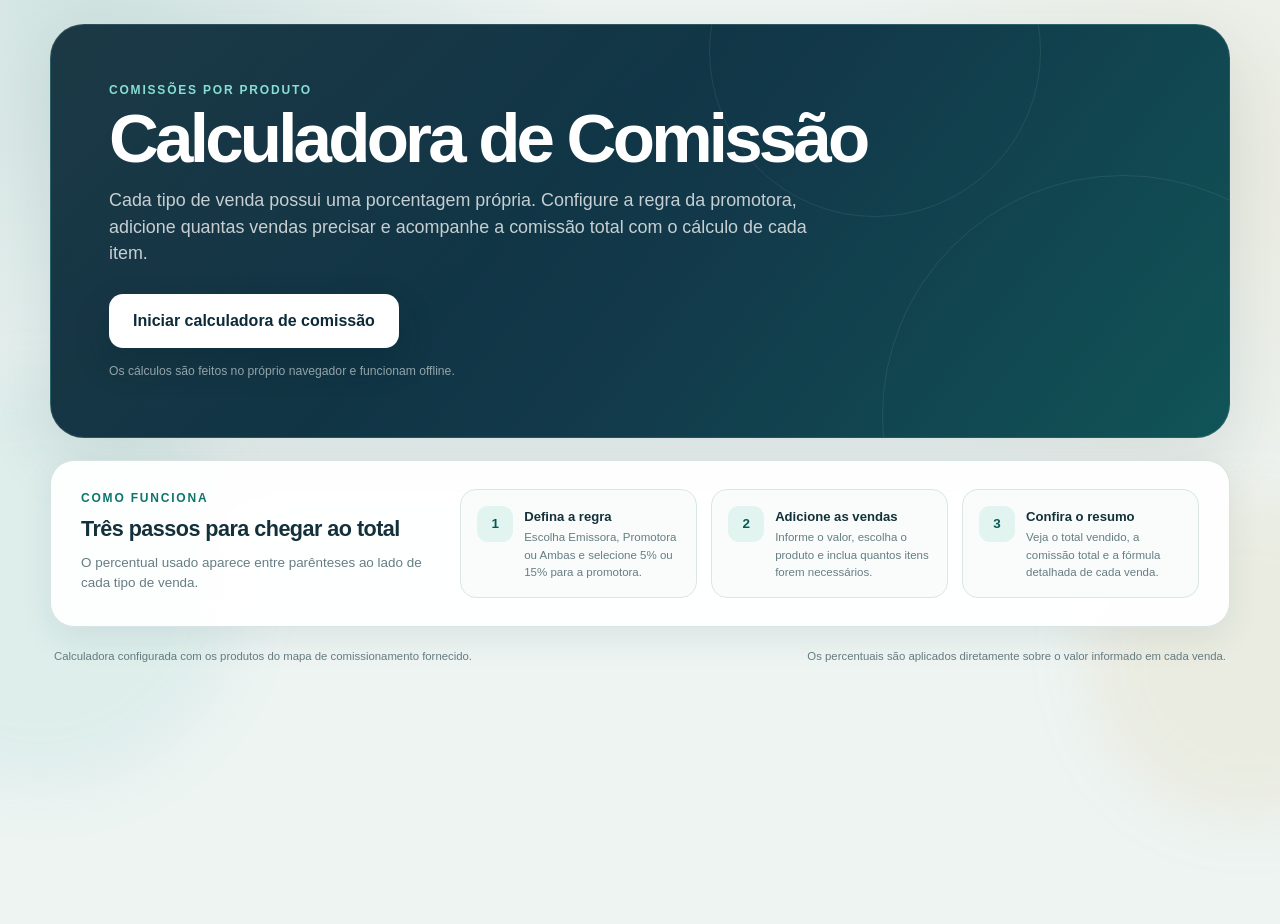
==== index.html @ 740c47ad "Add commission calculator" ====
<!doctype html>
<html lang="pt-BR">
<head>
  <meta charset="utf-8">
  <meta name="viewport" content="width=device-width, initial-scale=1">
  <meta name="theme-color" content="#12394a">
  <meta name="description" content="Calculadora de comissão por produto, com inclusão de várias vendas, escolha de 5% ou 15% para a promotora e resumo detalhado item por item.">
  <title>Calculadora de Comissão</title>
  <link rel="stylesheet" href="styles.css">
</head>
<body>
  <div class="page-glow page-glow-one" aria-hidden="true"></div>
  <div class="page-glow page-glow-two" aria-hidden="true"></div>

  <div class="app-shell">
    <header class="hero">
      <p class="eyebrow">Comissões por produto</p>
      <h1>Calculadora de Comissão</h1>
      <p class="hero-copy">
        Cada tipo de venda possui uma porcentagem própria. Configure a regra da promotora,
        adicione quantas vendas precisar e acompanhe a comissão total com o cálculo de cada item.
      </p>
      <button
        class="hero-button"
        id="startCalculator"
        type="button"
        aria-controls="calculatorArea"
        aria-expanded="false"
      >
        Iniciar calculadora de comissão
      </button>
      <p class="hero-note">Os cálculos são feitos no próprio navegador e funcionam offline.</p>
    </header>

    <section class="how-card" aria-labelledby="howTitle">
      <div class="how-heading">
        <p class="section-kicker">Como funciona</p>
        <h2 id="howTitle">Três passos para chegar ao total</h2>
        <p>O percentual usado aparece entre parênteses ao lado de cada tipo de venda.</p>
      </div>

      <div class="how-steps">
        <article>
          <span>1</span>
          <div>
            <strong>Defina a regra</strong>
            <p>Escolha Emissora, Promotora ou Ambas e selecione 5% ou 15% para a promotora.</p>
          </div>
        </article>
        <article>
          <span>2</span>
          <div>
            <strong>Adicione as vendas</strong>
            <p>Informe o valor, escolha o produto e inclua quantos itens forem necessários.</p>
          </div>
        </article>
        <article>
          <span>3</span>
          <div>
            <strong>Confira o resumo</strong>
            <p>Veja o total vendido, a comissão total e a fórmula detalhada de cada venda.</p>
          </div>
        </article>
      </div>
    </section>

    <main class="calculator-area" id="calculatorArea" hidden>
      <section class="card settings-card" aria-labelledby="settingsTitle">
        <div class="section-heading">
          <span class="step-number">1</span>
          <div>
            <p class="section-kicker">Configuração geral</p>
            <h2 id="settingsTitle">Defina como a comissão será calculada</h2>
            <p>Alterar uma opção abaixo recalcula automaticamente todas as vendas adicionadas.</p>
          </div>
        </div>

        <div class="settings-grid">
          <fieldset class="choice-fieldset">
            <legend>Comissão de quem?</legend>
            <div class="segmented-options role-options">
              <label>
                <input type="radio" name="role" value="emissor">
                <span>Emissora</span>
              </label>
              <label>
                <input type="radio" name="role" value="promotor" checked>
                <span>Promotora</span>
              </label>
              <label>
                <input type="radio" name="role" value="ambos">
                <span>Ambas</span>
              </label>
            </div>
            <p class="field-help" id="roleHelp">O percentual exibido nos produtos corresponde à comissão da promotora.</p>
          </fieldset>

          <fieldset class="choice-fieldset promoter-setting">
            <legend>Percentual da promotora</legend>
            <div class="segmented-options promoter-options">
              <label>
                <input type="radio" name="promoterRate" value="5">
                <span>5%</span>
              </label>
              <label>
                <input type="radio" name="promoterRate" value="15" checked>
                <span>15%</span>
              </label>
            </div>
            <p class="field-help">Aplicado somente aos produtos que têm 5% no mapa. Produtos com 0% continuam em 0%.</p>
          </fieldset>
        </div>

        <div class="product-rule-note" role="note">
          <strong>As comissões variam de acordo com o produto.</strong>
          <p>
            Ao abrir “Tipo de venda”, observe a porcentagem entre parênteses. Esse é o percentual
            que será aplicado ao valor daquela venda conforme as configurações escolhidas acima.
          </p>
        </div>
      </section>

      <div class="workspace-grid">
        <form class="card sale-form-card" id="saleForm" novalidate>
          <div class="section-heading">
            <span class="step-number">2</span>
            <div>
              <p class="section-kicker">Nova venda</p>
              <h2 id="saleFormTitle">Adicione uma venda</h2>
              <p>Depois de adicionar, o item entra no detalhamento e no total.</p>
            </div>
          </div>

          <div class="field">
            <label for="saleValue">Valor da venda</label>
            <div class="currency-control">
              <span aria-hidden="true">R$</span>
              <input
                id="saleValue"
                name="saleValue"
                type="text"
                inputmode="decimal"
                autocomplete="off"
                placeholder="0,00"
                aria-describedby="saleValueHint saleValueError"
              >
            </div>
            <p class="field-hint" id="saleValueHint">Exemplo: 1.250,00</p>
            <p class="field-error" id="saleValueError" hidden>Informe um valor maior que zero.</p>
          </div>

          <div class="field">
            <label for="saleType">Tipo de venda</label>
            <div class="select-wrap">
              <select id="saleType" name="saleType" required aria-describedby="saleTypeHint"></select>
              <svg viewBox="0 0 20 20" aria-hidden="true">
                <path d="m5 7.5 5 5 5-5" fill="none" stroke="currentColor" stroke-linecap="round" stroke-linejoin="round" stroke-width="1.8"/>
              </svg>
            </div>
            <p class="field-hint" id="saleTypeHint">A porcentagem entre parênteses é a usada nesta venda.</p>
          </div>

          <div class="rate-preview" aria-live="polite">
            <div>
              <span>Percentual deste produto</span>
              <strong id="currentProductName">Bilhete Internacional</strong>
              <small id="currentProductMeta">BILI · Internacional · Bilhete</small>
            </div>
            <b id="currentProductRate">15%</b>
          </div>

          <div class="form-actions">
            <button class="primary-button" id="submitSaleButton" type="submit">Adicionar venda à lista</button>
            <button class="secondary-button" id="cancelEditButton" type="button" hidden>Cancelar edição</button>
            <button class="ghost-button" id="clearFormButton" type="button">Limpar campos</button>
          </div>
        </form>

        <aside class="card summary-card" aria-labelledby="summaryTitle" aria-live="polite">
          <div class="summary-heading">
            <div>
              <p class="section-kicker">Resumo automático</p>
              <h2 id="summaryTitle">Comissão total</h2>
              <p id="summaryRuleLabel">Comissão da promotora</p>
            </div>
            <span class="summary-count" id="summaryCount">0 vendas</span>
          </div>

          <div class="total-amount" id="totalCommission">R$ 0,00</div>
          <p class="total-caption" id="totalCaption">Adicione a primeira venda para iniciar o cálculo.</p>

          <div class="summary-metrics">
            <article>
              <span>Total vendido</span>
              <strong id="totalSalesValue">R$ 0,00</strong>
            </article>
            <article>
              <span>Taxa média efetiva</span>
              <strong id="averageRate">0%</strong>
            </article>
          </div>

          <div class="component-breakdown">
            <div>
              <span>Total da emissora</span>
              <strong id="totalIssuer">R$ 0,00</strong>
            </div>
            <div>
              <span>Total da promotora</span>
              <strong id="totalPromoter">R$ 0,00</strong>
            </div>
          </div>

          <p class="summary-note">
            A comissão total é a soma das comissões individuais mostradas na lista abaixo.
          </p>

          <div class="summary-actions">
            <button class="copy-button" id="copySummaryButton" type="button" disabled>Copiar resumo detalhado</button>
            <button class="danger-button" id="clearAllButton" type="button" disabled>Limpar todas as vendas</button>
          </div>
        </aside>
      </div>

      <section class="card sales-card" aria-labelledby="salesTitle">
        <div class="sales-heading">
          <div>
            <p class="section-kicker">Detalhamento item por item</p>
            <h2 id="salesTitle">Vendas adicionadas</h2>
            <p>Cada linha mostra o valor da venda, a porcentagem aplicada, a fórmula e a comissão gerada.</p>
          </div>
          <span class="list-total" id="listTotal">0 itens</span>
        </div>

        <div class="empty-state" id="emptyState">
          <strong>Nenhuma venda adicionada ainda.</strong>
          <p>Use o formulário acima para incluir a primeira venda.</p>
        </div>

        <div class="sales-list" id="salesList"></div>
      </section>

      <details class="card rate-card">
        <summary>
          <span>
            <strong>Consultar tabela completa de percentuais</strong>
            <small>A tabela acompanha a regra de 5% ou 15% escolhida para a promotora.</small>
          </span>
          <svg viewBox="0 0 20 20" aria-hidden="true">
            <path d="m5 7.5 5 5 5-5" fill="none" stroke="currentColor" stroke-linecap="round" stroke-linejoin="round" stroke-width="1.8"/>
          </svg>
        </summary>

        <div class="table-content">
          <label class="search-control" for="rateSearch">
            <svg viewBox="0 0 20 20" aria-hidden="true">
              <circle cx="8.5" cy="8.5" r="5" fill="none" stroke="currentColor" stroke-width="1.6"/>
              <path d="m12.3 12.3 4 4" fill="none" stroke="currentColor" stroke-linecap="round" stroke-width="1.6"/>
            </svg>
            <input id="rateSearch" type="search" placeholder="Buscar por produto, sigla ou categoria">
          </label>

          <div class="table-wrap">
            <table>
              <thead>
                <tr>
                  <th>Tipo de venda</th>
                  <th>Sigla</th>
                  <th>Categoria</th>
                  <th>Emissora</th>
                  <th>Promotora</th>
                  <th>Percentual usado</th>
                </tr>
              </thead>
              <tbody id="rateTableBody"></tbody>
            </table>
            <p class="empty-table-message" id="emptyTableMessage" hidden>Nenhum tipo encontrado.</p>
          </div>
        </div>
      </details>
    </main>

    <footer>
      <p>Calculadora configurada com os produtos do mapa de comissionamento fornecido.</p>
      <p>Os percentuais são aplicados diretamente sobre o valor informado em cada venda.</p>
    </footer>
  </div>

  <div class="toast" id="toast" role="status" aria-live="polite"></div>

  <noscript>
    <div class="noscript-message">Ative o JavaScript para usar a calculadora de comissão.</div>
  </noscript>

  <script src="script.js"></script>
</body>
</html>
---- styles.css ----
:root {
  --bg: #edf4f2;
  --surface: rgba(255, 255, 255, 0.94);
  --surface-solid: #ffffff;
  --ink: #14313b;
  --muted: #667d83;
  --line: #d9e6e3;
  --line-strong: #c8d9d5;
  --primary: #0d756e;
  --primary-dark: #075a54;
  --primary-soft: #e1f4f0;
  --primary-softer: #f0faf8;
  --navy: #12394a;
  --navy-dark: #0c2a38;
  --gold: #d5a54c;
  --danger: #9c3c3c;
  --danger-soft: #fff1f1;
  --warning: #845f16;
  --warning-soft: #fff8e7;
  --shadow: 0 24px 70px rgba(17, 54, 63, 0.11);
  --shadow-soft: 0 12px 34px rgba(17, 54, 63, 0.075);
  --radius-xl: 30px;
  --radius-lg: 22px;
  --radius-md: 16px;
  --radius-sm: 12px;
  --focus: 0 0 0 4px rgba(13, 117, 110, 0.17);
}

* {
  box-sizing: border-box;
}

html {
  color-scheme: light;
  scroll-behavior: smooth;
}

body {
  min-width: 320px;
  min-height: 100vh;
  margin: 0;
  overflow-x: hidden;
  background:
    radial-gradient(circle at 7% 0%, rgba(13, 117, 110, 0.13), transparent 30rem),
    radial-gradient(circle at 95% 18%, rgba(213, 165, 76, 0.1), transparent 25rem),
    var(--bg);
  color: var(--ink);
  font-family: Inter, ui-sans-serif, -apple-system, BlinkMacSystemFont, "Segoe UI", sans-serif;
  line-height: 1.5;
  -webkit-font-smoothing: antialiased;
}

button,
input,
select {
  font: inherit;
}

button,
select,
summary {
  -webkit-tap-highlight-color: transparent;
}

button,
select,
summary {
  cursor: pointer;
}

button {
  border: 0;
}

button:disabled {
  cursor: not-allowed;
  opacity: 0.48;
  transform: none !important;
  box-shadow: none !important;
}

h1,
h2,
h3,
p {
  margin-top: 0;
}

.page-glow {
  position: fixed;
  z-index: -1;
  border-radius: 999px;
  filter: blur(30px);
  pointer-events: none;
}

.page-glow-one {
  top: 24rem;
  left: -10rem;
  width: 25rem;
  height: 25rem;
  background: rgba(90, 181, 171, 0.1);
}

.page-glow-two {
  right: -8rem;
  bottom: 5rem;
  width: 20rem;
  height: 20rem;
  background: rgba(213, 165, 76, 0.1);
}

.app-shell {
  width: min(1180px, calc(100% - 32px));
  margin: 24px auto 44px;
}

.hero {
  position: relative;
  min-height: 330px;
  padding: 56px 58px;
  overflow: hidden;
  border: 1px solid rgba(255, 255, 255, 0.12);
  border-radius: 34px;
  background:
    linear-gradient(135deg, rgba(255, 255, 255, 0.07), transparent 42%),
    linear-gradient(128deg, var(--navy-dark), var(--navy) 55%, #0f665f 130%);
  box-shadow: var(--shadow);
  color: #fff;
}

.hero::before,
.hero::after {
  position: absolute;
  content: "";
  border: 1px solid rgba(255, 255, 255, 0.08);
  border-radius: 50%;
  pointer-events: none;
}

.hero::before {
  top: -140px;
  right: 16%;
  width: 330px;
  height: 330px;
}

.hero::after {
  right: -135px;
  bottom: -220px;
  width: 480px;
  height: 480px;
}

.eyebrow,
.section-kicker {
  margin-bottom: 6px;
  color: #87ded4;
  font-size: 0.75rem;
  font-weight: 850;
  letter-spacing: 0.15em;
  text-transform: uppercase;
}

.hero h1 {
  position: relative;
  z-index: 1;
  max-width: 760px;
  margin-bottom: 14px;
  font-size: clamp(2.45rem, 5.4vw, 4.5rem);
  line-height: 0.98;
  letter-spacing: -0.055em;
}

.hero-copy {
  position: relative;
  z-index: 1;
  max-width: 720px;
  margin-bottom: 27px;
  color: rgba(255, 255, 255, 0.76);
  font-size: clamp(1rem, 1.6vw, 1.12rem);
}

.hero-button,
.primary-button,
.secondary-button,
.ghost-button,
.copy-button,
.danger-button,
.item-action {
  min-height: 48px;
  border-radius: 14px;
  font-weight: 780;
  transition: transform 150ms ease, box-shadow 150ms ease, background 150ms ease, border-color 150ms ease, color 150ms ease;
}

.hero-button {
  position: relative;
  z-index: 1;
  min-height: 54px;
  padding: 0 24px;
  background: #fff;
  box-shadow: 0 15px 34px rgba(2, 30, 38, 0.22);
  color: var(--navy-dark);
}

.hero-button:hover,
.primary-button:hover,
.secondary-button:hover,
.ghost-button:hover,
.copy-button:hover,
.danger-button:hover,
.item-action:hover {
  transform: translateY(-1px);
}

.hero-button:hover {
  box-shadow: 0 18px 40px rgba(2, 30, 38, 0.28);
}

.hero-note {
  position: relative;
  z-index: 1;
  margin: 14px 0 0;
  color: rgba(255, 255, 255, 0.55);
  font-size: 0.76rem;
}

.how-card,
.card {
  border: 1px solid rgba(211, 226, 223, 0.9);
  background: var(--surface);
  box-shadow: var(--shadow-soft);
  backdrop-filter: blur(12px);
}

.how-card {
  display: grid;
  grid-template-columns: minmax(220px, 0.72fr) minmax(0, 1.55fr);
  gap: 36px;
  margin-top: 22px;
  padding: 28px 30px;
  border-radius: 24px;
}

.how-heading h2 {
  margin-bottom: 8px;
  font-size: 1.35rem;
  letter-spacing: -0.025em;
}

.how-heading > p:last-child {
  margin-bottom: 0;
  color: var(--muted);
  font-size: 0.84rem;
}

.how-card .section-kicker,
.card .section-kicker {
  color: var(--primary);
}

.how-steps {
  display: grid;
  grid-template-columns: repeat(3, minmax(0, 1fr));
  gap: 14px;
}

.how-steps article {
  display: flex;
  gap: 11px;
  min-width: 0;
  padding: 16px;
  border: 1px solid var(--line);
  border-radius: var(--radius-md);
  background: rgba(248, 252, 251, 0.86);
}

.how-steps article > span,
.step-number {
  display: grid;
  flex: 0 0 auto;
  width: 36px;
  height: 36px;
  place-items: center;
  border-radius: 11px;
  background: var(--primary-soft);
  color: var(--primary-dark);
  font-size: 0.84rem;
  font-weight: 900;
}

.how-steps strong {
  display: block;
  margin: 1px 0 3px;
  font-size: 0.82rem;
}

.how-steps p {
  margin: 0;
  color: var(--muted);
  font-size: 0.72rem;
}

.calculator-area {
  margin-top: 24px;
  scroll-margin-top: 16px;
}

.calculator-area.revealed {
  animation: reveal 320ms ease both;
}

@keyframes reveal {
  from {
    transform: translateY(12px);
    opacity: 0;
  }
  to {
    transform: translateY(0);
    opacity: 1;
  }
}

.card {
  border-radius: var(--radius-xl);
}

.settings-card,
.sale-form-card,
.summary-card,
.sales-card {
  padding: 30px;
}

.section-heading {
  display: flex;
  align-items: flex-start;
  gap: 14px;
  margin-bottom: 26px;
}

.section-heading h2,
.summary-heading h2,
.sales-heading h2 {
  margin-bottom: 3px;
  font-size: 1.28rem;
  letter-spacing: -0.025em;
}

.section-heading > div > p:last-child,
.summary-heading p,
.sales-heading p {
  margin-bottom: 0;
  color: var(--muted);
  font-size: 0.83rem;
}

.settings-grid {
  display: grid;
  grid-template-columns: repeat(2, minmax(0, 1fr));
  gap: 16px;
}

.choice-fieldset {
  min-width: 0;
  margin: 0;
  padding: 18px;
  border: 1px solid var(--line);
  border-radius: 18px;
  background: #fbfdfd;
}

.choice-fieldset legend {
  padding: 0 5px;
  color: #294850;
  font-size: 0.84rem;
  font-weight: 820;
}

.segmented-options {
  display: grid;
  gap: 8px;
}

.role-options {
  grid-template-columns: repeat(3, minmax(0, 1fr));
}

.promoter-options {
  grid-template-columns: repeat(2, minmax(0, 1fr));
}

.segmented-options label {
  margin: 0;
}

.segmented-options input {
  position: absolute;
  width: 1px;
  height: 1px;
  overflow: hidden;
  opacity: 0;
  pointer-events: none;
}

.segmented-options span {
  display: grid;
  min-height: 48px;
  place-items: center;
  padding: 8px 10px;
  border: 1px solid var(--line);
  border-radius: 12px;
  background: #fff;
  color: var(--muted);
  font-size: 0.82rem;
  font-weight: 790;
  text-align: center;
  transition: border-color 150ms ease, background 150ms ease, color 150ms ease, box-shadow 150ms ease, transform 150ms ease;
}

.segmented-options span:hover {
  transform: translateY(-1px);
  border-color: #b8d3ce;
}

.segmented-options input:checked + span {
  border-color: rgba(13, 117, 110, 0.4);
  background: var(--primary-soft);
  box-shadow: 0 7px 18px rgba(13, 117, 110, 0.08);
  color: var(--primary-dark);
}

.segmented-options input:focus-visible + span {
  box-shadow: var(--focus);
}

.field-help {
  margin: 9px 2px 0;
  color: var(--muted);
  font-size: 0.72rem;
}

.product-rule-note {
  display: grid;
  grid-template-columns: minmax(220px, 0.7fr) minmax(0, 1.5fr);
  gap: 18px;
  margin-top: 16px;
  padding: 17px 18px;
  border: 1px solid #ead8aa;
  border-radius: 16px;
  background: var(--warning-soft);
  color: var(--warning);
}

.product-rule-note strong {
  font-size: 0.84rem;
}

.product-rule-note p {
  margin: 0;
  font-size: 0.76rem;
}

.workspace-grid {
  display: grid;
  grid-template-columns: minmax(0, 1.08fr) minmax(340px, 0.92fr);
  gap: 24px;
  margin-top: 24px;
  align-items: start;
}

.sale-form-card {
  min-width: 0;
}

.summary-card {
  position: sticky;
  top: 16px;
  overflow: hidden;
  background:
    linear-gradient(160deg, rgba(225, 244, 240, 0.66), rgba(255, 255, 255, 0.96) 42%),
    var(--surface-solid);
}

.summary-card::after {
  position: absolute;
  top: -80px;
  right: -85px;
  width: 210px;
  height: 210px;
  border: 28px solid rgba(13, 117, 110, 0.035);
  border-radius: 50%;
  content: "";
  pointer-events: none;
}

.summary-card > * {
  position: relative;
  z-index: 1;
}

.field {
  margin-bottom: 21px;
}

.field label {
  display: block;
  margin-bottom: 8px;
  color: #294850;
  font-size: 0.86rem;
  font-weight: 780;
}

.currency-control,
.select-wrap,
.search-control {
  position: relative;
}

.currency-control {
  display: flex;
  align-items: center;
  min-height: 60px;
  overflow: hidden;
  border: 1px solid var(--line);
  border-radius: 15px;
  background: #fbfdfd;
  transition: border-color 150ms ease, box-shadow 150ms ease, background 150ms ease;
}

.currency-control:focus-within,
.select-wrap:focus-within,
.search-control:focus-within {
  border-color: rgba(13, 117, 110, 0.6);
  background: #fff;
  box-shadow: var(--focus);
}

.currency-control.invalid {
  border-color: rgba(156, 60, 60, 0.65);
  box-shadow: 0 0 0 4px rgba(156, 60, 60, 0.1);
}

.currency-control > span {
  display: grid;
  align-self: stretch;
  min-width: 58px;
  place-items: center;
  border-right: 1px solid var(--line);
  background: #f0f7f6;
  color: var(--primary-dark);
  font-weight: 850;
}

.currency-control input {
  width: 100%;
  min-width: 0;
  padding: 14px 16px;
  border: 0;
  outline: 0;
  background: transparent;
  color: var(--ink);
  font-size: 1.32rem;
  font-weight: 790;
}

.currency-control input::placeholder {
  color: #a7b8bb;
}

.select-wrap {
  display: flex;
  align-items: center;
  min-height: 56px;
  border: 1px solid var(--line);
  border-radius: 15px;
  background: #fbfdfd;
  transition: border-color 150ms ease, box-shadow 150ms ease, background 150ms ease;
}

.select-wrap select {
  width: 100%;
  min-height: 56px;
  padding: 0 48px 0 15px;
  border: 0;
  outline: 0;
  appearance: none;
  background: transparent;
  color: var(--ink);
  font-weight: 670;
}

.select-wrap > svg {
  position: absolute;
  right: 16px;
  width: 20px;
  height: 20px;
  color: var(--primary);
  pointer-events: none;
}

.field-hint,
.field-error {
  margin: 7px 2px 0;
  font-size: 0.73rem;
}

.field-hint {
  color: var(--muted);
}

.field-error {
  color: var(--danger);
  font-weight: 700;
}

.rate-preview {
  display: flex;
  align-items: center;
  justify-content: space-between;
  gap: 18px;
  margin-top: 2px;
  padding: 17px 18px;
  border: 1px solid rgba(13, 117, 110, 0.2);
  border-radius: 17px;
  background: var(--primary-softer);
}

.rate-preview > div {
  display: grid;
  min-width: 0;
}

.rate-preview span,
.rate-preview small {
  color: var(--muted);
}

.rate-preview span {
  margin-bottom: 2px;
  font-size: 0.68rem;
  font-weight: 750;
  letter-spacing: 0.04em;
  text-transform: uppercase;
}

.rate-preview strong {
  overflow: hidden;
  font-size: 0.91rem;
  text-overflow: ellipsis;
  white-space: nowrap;
}

.rate-preview small {
  overflow: hidden;
  margin-top: 1px;
  font-size: 0.72rem;
  text-overflow: ellipsis;
  white-space: nowrap;
}

.rate-preview b {
  display: grid;
  flex: 0 0 auto;
  min-width: 70px;
  min-height: 46px;
  place-items: center;
  padding: 7px 12px;
  border-radius: 13px;
  background: var(--primary);
  box-shadow: 0 10px 23px rgba(13, 117, 110, 0.18);
  color: #fff;
  font-size: 1.08rem;
}

.form-actions {
  display: flex;
  flex-wrap: wrap;
  gap: 9px;
  margin-top: 25px;
}

.primary-button {
  flex: 1 1 230px;
  padding: 0 19px;
  background: linear-gradient(135deg, var(--primary), #11948a);
  box-shadow: 0 13px 26px rgba(13, 117, 110, 0.21);
  color: #fff;
}

.primary-button:hover {
  box-shadow: 0 16px 31px rgba(13, 117, 110, 0.26);
}

.secondary-button,
.ghost-button,
.copy-button,
.danger-button,
.item-action {
  padding: 0 16px;
  border: 1px solid var(--line);
  background: #fff;
}

.secondary-button,
.copy-button {
  color: var(--primary-dark);
}

.ghost-button {
  color: var(--muted);
}

.summary-heading,
.sales-heading {
  display: flex;
  align-items: flex-start;
  justify-content: space-between;
  gap: 18px;
}

.summary-heading > div,
.sales-heading > div {
  min-width: 0;
}

.summary-count,
.list-total {
  display: inline-flex;
  flex: 0 0 auto;
  min-height: 32px;
  align-items: center;
  justify-content: center;
  padding: 5px 10px;
  border: 1px solid rgba(13, 117, 110, 0.18);
  border-radius: 999px;
  background: var(--primary-soft);
  color: var(--primary-dark);
  font-size: 0.72rem;
  font-weight: 850;
}

.total-amount {
  margin-top: 30px;
  color: var(--navy);
  font-size: clamp(2.8rem, 5vw, 4.15rem);
  font-weight: 920;
  line-height: 0.98;
  letter-spacing: -0.055em;
}

.total-caption {
  min-height: 42px;
  margin: 9px 0 22px;
  color: var(--muted);
  font-size: 0.82rem;
}

.summary-metrics {
  display: grid;
  grid-template-columns: repeat(2, minmax(0, 1fr));
  gap: 10px;
}

.summary-metrics article {
  display: grid;
  min-width: 0;
  gap: 3px;
  padding: 14px;
  border: 1px solid var(--line);
  border-radius: 15px;
  background: rgba(255, 255, 255, 0.78);
}

.summary-metrics span,
.component-breakdown span {
  color: var(--muted);
  font-size: 0.7rem;
  font-weight: 710;
}

.summary-metrics strong {
  overflow: hidden;
  font-size: 0.95rem;
  text-overflow: ellipsis;
  white-space: nowrap;
}

.component-breakdown {
  display: grid;
  gap: 9px;
  margin-top: 10px;
  padding: 14px 15px;
  border: 1px solid var(--line);
  border-radius: 15px;
  background: rgba(255, 255, 255, 0.64);
}

.component-breakdown > div {
  display: flex;
  align-items: center;
  justify-content: space-between;
  gap: 14px;
}

.component-breakdown strong {
  font-size: 0.85rem;
}

.summary-note {
  margin: 14px 2px 0;
  color: var(--muted);
  font-size: 0.72rem;
}

.summary-actions {
  display: grid;
  gap: 8px;
  margin-top: 18px;
}

.copy-button,
.danger-button {
  width: 100%;
}

.danger-button {
  border-color: #efd4d4;
  background: var(--danger-soft);
  color: var(--danger);
}

.sales-card {
  margin-top: 24px;
}

.sales-heading {
  padding-bottom: 22px;
  border-bottom: 1px solid var(--line);
}

.empty-state {
  margin-top: 20px;
  padding: 35px 20px;
  border: 1px dashed var(--line-strong);
  border-radius: 18px;
  background: #f9fcfb;
  text-align: center;
}

.empty-state strong {
  display: block;
  margin-bottom: 4px;
  font-size: 0.9rem;
}

.empty-state p {
  margin: 0;
  color: var(--muted);
  font-size: 0.78rem;
}

.sales-list {
  display: grid;
  gap: 12px;
  margin-top: 20px;
}

.sale-item {
  display: grid;
  grid-template-columns: minmax(230px, 1.15fr) minmax(230px, 1.18fr) minmax(105px, 0.48fr) minmax(120px, 0.55fr) auto;
  gap: 14px;
  align-items: center;
  padding: 18px;
  border: 1px solid var(--line);
  border-radius: 18px;
  background: #fff;
  transition: border-color 150ms ease, box-shadow 150ms ease, transform 150ms ease;
}

.sale-item:hover {
  transform: translateY(-1px);
  border-color: #c4dad6;
  box-shadow: 0 9px 24px rgba(17, 54, 63, 0.06);
}

.sale-identity {
  display: flex;
  min-width: 0;
  align-items: flex-start;
  gap: 11px;
}

.sale-index {
  display: grid;
  flex: 0 0 auto;
  min-width: 46px;
  min-height: 46px;
  place-items: center;
  padding: 5px;
  border-radius: 13px;
  background: var(--primary-soft);
  color: var(--primary-dark);
  font-size: 0.7rem;
  font-weight: 900;
  text-align: center;
}

.sale-identity > div {
  min-width: 0;
}

.sale-identity h3 {
  margin-bottom: 3px;
  font-size: 0.91rem;
  letter-spacing: -0.01em;
  line-height: 1.3;
}

.sale-identity h3 span {
  color: var(--primary);
}

.sale-identity p {
  margin: 0;
  color: var(--muted);
  font-size: 0.69rem;
  line-height: 1.4;
}

.sale-formula {
  display: grid;
  min-width: 0;
  gap: 2px;
}

.sale-formula span,
.sale-value-block span,
.sale-commission-block span {
  color: var(--muted);
  font-size: 0.65rem;
  font-weight: 720;
  letter-spacing: 0.03em;
  text-transform: uppercase;
}

.sale-formula strong {
  font-size: 0.82rem;
  line-height: 1.4;
}

.sale-formula small {
  color: var(--muted);
  font-size: 0.66rem;
  line-height: 1.4;
}

.sale-value-block,
.sale-commission-block {
  display: grid;
  min-width: 0;
  gap: 2px;
}

.sale-value-block strong,
.sale-commission-block strong {
  overflow: hidden;
  font-size: 0.86rem;
  text-overflow: ellipsis;
  white-space: nowrap;
}

.sale-commission-block strong {
  color: var(--primary-dark);
  font-size: 0.96rem;
}

.sale-actions {
  display: flex;
  justify-content: flex-end;
  gap: 7px;
}

.item-action {
  min-height: 38px;
  padding: 0 11px;
  border-radius: 11px;
  color: var(--muted);
  font-size: 0.72rem;
}

.item-action.edit {
  color: var(--primary-dark);
}

.item-action.remove {
  border-color: #efd7d7;
  color: var(--danger);
}

.rate-card {
  margin-top: 24px;
  overflow: hidden;
}

.rate-card summary {
  display: flex;
  min-height: 88px;
  align-items: center;
  justify-content: space-between;
  gap: 20px;
  padding: 22px 28px;
  list-style: none;
  user-select: none;
}

.rate-card summary::-webkit-details-marker {
  display: none;
}

.rate-card summary span {
  display: grid;
}

.rate-card summary strong {
  font-size: 0.94rem;
}

.rate-card summary small {
  margin-top: 3px;
  color: var(--muted);
  font-size: 0.75rem;
}

.rate-card summary > svg {
  width: 21px;
  height: 21px;
  color: var(--primary);
  transition: transform 180ms ease;
}

.rate-card[open] summary > svg {
  transform: rotate(180deg);
}

.table-content {
  padding: 0 28px 28px;
  border-top: 1px solid var(--line);
}

.search-control {
  display: flex;
  max-width: 440px;
  min-height: 46px;
  align-items: center;
  gap: 9px;
  margin: 20px 0 16px;
  padding: 0 13px;
  border: 1px solid var(--line);
  border-radius: 13px;
  background: #fbfdfd;
}

.search-control svg {
  flex: 0 0 auto;
  width: 19px;
  height: 19px;
  color: var(--muted);
}

.search-control input {
  width: 100%;
  border: 0;
  outline: 0;
  background: transparent;
  color: var(--ink);
}

.search-control input::placeholder {
  color: #93a5a9;
}

.table-wrap {
  overflow: auto;
  border: 1px solid var(--line);
  border-radius: 16px;
  background: #fff;
}

table {
  width: 100%;
  border-collapse: collapse;
  font-size: 0.78rem;
}

th,
td {
  padding: 12px 13px;
  border-bottom: 1px solid #e7efee;
  text-align: left;
  vertical-align: middle;
}

th {
  position: sticky;
  z-index: 1;
  top: 0;
  background: #f2f8f6;
  color: #496168;
  font-size: 0.67rem;
  letter-spacing: 0.04em;
  text-transform: uppercase;
  white-space: nowrap;
}

tr:last-child td {
  border-bottom: 0;
}

tbody tr:hover {
  background: #f9fcfb;
}

.code-badge,
.percent-badge,
.used-rate-badge {
  display: inline-flex;
  align-items: center;
  justify-content: center;
  border-radius: 999px;
  font-size: 0.69rem;
  font-weight: 830;
  white-space: nowrap;
}

.code-badge {
  padding: 4px 8px;
  background: #eef4f3;
  color: #52686e;
}

.percent-badge {
  min-width: 48px;
  padding: 4px 8px;
  background: #f1f5f4;
  color: #536b70;
}

.percent-badge.zero {
  color: #87979a;
}

.used-rate-badge {
  min-width: 54px;
  padding: 5px 9px;
  background: var(--primary-soft);
  color: var(--primary-dark);
}

.empty-table-message {
  margin: 0;
  padding: 24px;
  color: var(--muted);
  text-align: center;
}

footer {
  display: flex;
  align-items: flex-start;
  justify-content: space-between;
  gap: 24px;
  padding: 21px 4px 0;
  color: var(--muted);
  font-size: 0.71rem;
}

footer p {
  margin-bottom: 0;
}

.toast {
  position: fixed;
  z-index: 50;
  right: 24px;
  bottom: 24px;
  transform: translateY(18px);
  padding: 12px 16px;
  border-radius: 12px;
  background: var(--navy-dark);
  box-shadow: var(--shadow-soft);
  color: #fff;
  font-size: 0.8rem;
  font-weight: 720;
  opacity: 0;
  pointer-events: none;
  transition: opacity 180ms ease, transform 180ms ease;
}

.toast.show {
  transform: translateY(0);
  opacity: 1;
}

.noscript-message {
  position: fixed;
  z-index: 100;
  right: 16px;
  bottom: 16px;
  left: 16px;
  padding: 14px;
  border-radius: 12px;
  background: var(--danger);
  color: #fff;
  text-align: center;
}

[hidden] {
  display: none !important;
}

.hero-button:focus-visible,
.primary-button:focus-visible,
.secondary-button:focus-visible,
.ghost-button:focus-visible,
.copy-button:focus-visible,
.danger-button:focus-visible,
.item-action:focus-visible,
summary:focus-visible {
  outline: 0;
  box-shadow: var(--focus);
}

@media (max-width: 1040px) {
  .how-card {
    grid-template-columns: 1fr;
    gap: 18px;
  }

  .workspace-grid {
    grid-template-columns: 1fr;
  }

  .summary-card {
    position: static;
  }

  .sale-item {
    grid-template-columns: minmax(230px, 1.05fr) minmax(230px, 1fr) minmax(110px, 0.48fr) minmax(120px, 0.55fr);
  }

  .sale-actions {
    grid-column: 1 / -1;
    justify-content: flex-end;
    padding-top: 11px;
    border-top: 1px solid var(--line);
  }
}

@media (max-width: 790px) {
  .app-shell {
    width: min(100% - 20px, 1180px);
    margin-top: 10px;
  }

  .hero {
    min-height: auto;
    padding: 38px 28px;
    border-radius: 25px;
  }

  .hero h1 {
    font-size: clamp(2.25rem, 10vw, 3.45rem);
  }

  .how-card {
    padding: 24px 20px;
  }

  .how-steps {
    grid-template-columns: 1fr;
  }

  .settings-card,
  .sale-form-card,
  .summary-card,
  .sales-card {
    padding: 23px 19px;
    border-radius: 22px;
  }

  .settings-grid {
    grid-template-columns: 1fr;
  }

  .product-rule-note {
    grid-template-columns: 1fr;
    gap: 5px;
  }

  .sale-item {
    grid-template-columns: repeat(2, minmax(0, 1fr));
  }

  .sale-identity,
  .sale-formula {
    grid-column: 1 / -1;
  }

  .sale-actions {
    grid-column: 1 / -1;
  }

  .rate-card summary,
  .table-content {
    padding-right: 19px;
    padding-left: 19px;
  }

  footer {
    flex-direction: column;
    gap: 5px;
  }
}

@media (max-width: 520px) {
  .hero {
    padding: 31px 21px;
  }

  .hero-button {
    width: 100%;
    padding: 0 14px;
  }

  .role-options {
    grid-template-columns: 1fr;
  }

  .segmented-options span {
    min-height: 44px;
  }

  .form-actions {
    flex-direction: column;
  }

  .primary-button,
  .secondary-button,
  .ghost-button {
    width: 100%;
    flex-basis: auto;
  }

  .rate-preview {
    align-items: flex-start;
  }

  .rate-preview strong,
  .rate-preview small {
    white-space: normal;
  }

  .summary-heading,
  .sales-heading {
    flex-direction: column;
    gap: 10px;
  }

  .summary-metrics {
    grid-template-columns: 1fr;
  }

  .total-amount {
    font-size: clamp(2.55rem, 15vw, 3.35rem);
  }

  .sale-item {
    grid-template-columns: 1fr;
    padding: 16px;
  }

  .sale-identity,
  .sale-formula,
  .sale-actions {
    grid-column: auto;
  }

  .sale-value-block,
  .sale-commission-block {
    padding: 10px 0;
    border-top: 1px solid var(--line);
  }

  .sale-actions {
    justify-content: stretch;
  }

  .item-action {
    flex: 1;
  }

  .toast {
    right: 12px;
    bottom: 12px;
    left: 12px;
    text-align: center;
  }
}

@media (prefers-reduced-motion: reduce) {
  *,
  *::before,
  *::after {
    scroll-behavior: auto !important;
    transition-duration: 0.01ms !important;
    animation-duration: 0.01ms !important;
    animation-iteration-count: 1 !important;
  }
}
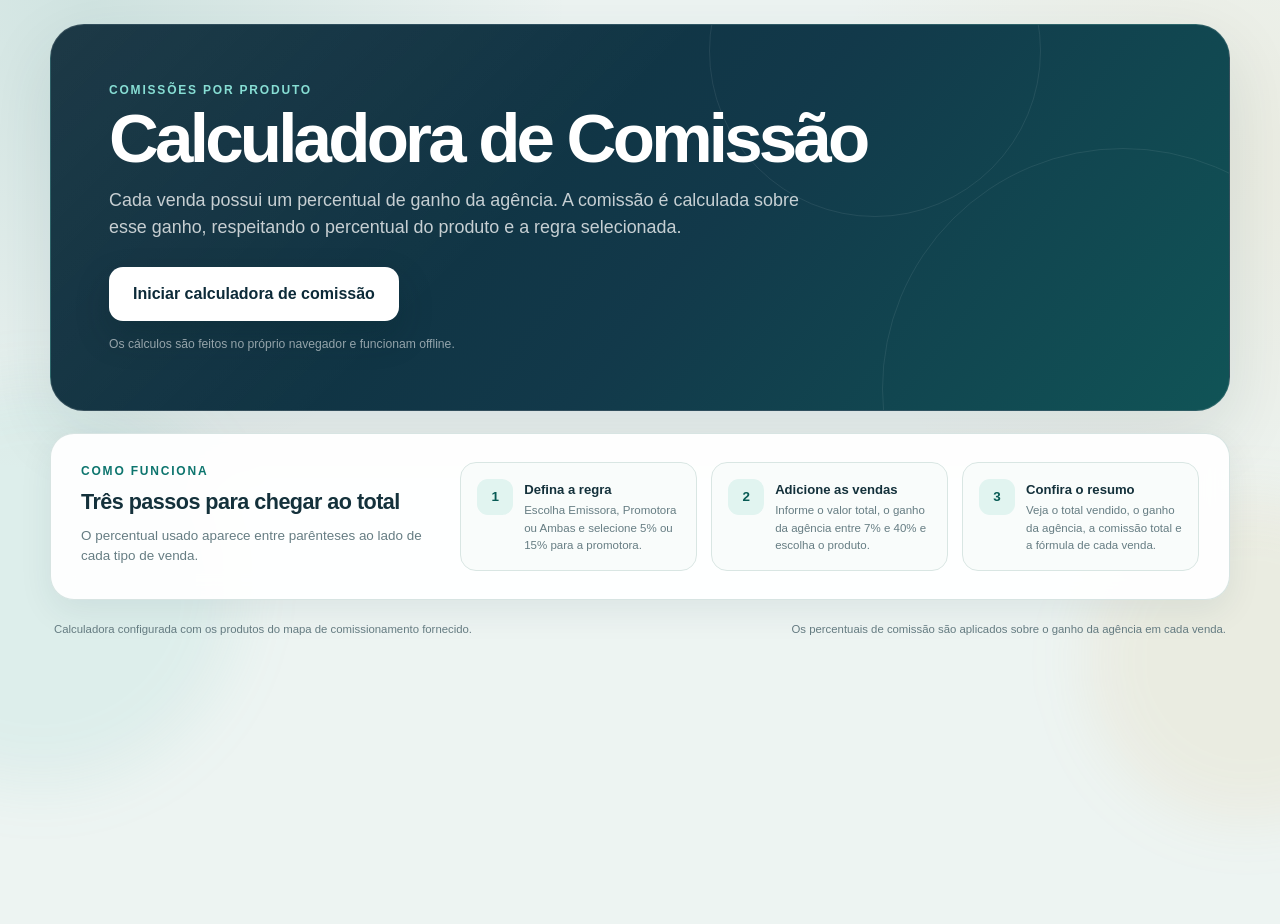
==== commit 14f22277: "Update commission base and PDF export" ====
--- a/index.html
+++ b/index.html
@@ -4,7 +4,7 @@
   <meta charset="utf-8">
   <meta name="viewport" content="width=device-width, initial-scale=1">
   <meta name="theme-color" content="#12394a">
-  <meta name="description" content="Calculadora de comissão por produto, com inclusão de várias vendas, escolha de 5% ou 15% para a promotora e resumo detalhado item por item.">
+  <meta name="description" content="Calculadora de comissão por produto, com ganho da agência por venda, inclusão de várias vendas e resumo detalhado item por item.">
   <title>Calculadora de Comissão</title>
   <link rel="stylesheet" href="styles.css">
 </head>
@@ -17,8 +17,8 @@
       <p class="eyebrow">Comissões por produto</p>
       <h1>Calculadora de Comissão</h1>
       <p class="hero-copy">
-        Cada tipo de venda possui uma porcentagem própria. Configure a regra da promotora,
-        adicione quantas vendas precisar e acompanhe a comissão total com o cálculo de cada item.
+        Cada venda possui um percentual de ganho da agência. A comissão é calculada sobre esse
+        ganho, respeitando o percentual do produto e a regra selecionada.
       </p>
       <button
         class="hero-button"
@@ -51,14 +51,14 @@
           <span>2</span>
           <div>
             <strong>Adicione as vendas</strong>
-            <p>Informe o valor, escolha o produto e inclua quantos itens forem necessários.</p>
+            <p>Informe o valor total, o ganho da agência entre 7% e 40% e escolha o produto.</p>
           </div>
         </article>
         <article>
           <span>3</span>
           <div>
             <strong>Confira o resumo</strong>
-            <p>Veja o total vendido, a comissão total e a fórmula detalhada de cada venda.</p>
+            <p>Veja o total vendido, o ganho da agência, a comissão total e a fórmula de cada venda.</p>
           </div>
         </article>
       </div>
@@ -150,6 +150,26 @@
           </div>
 
           <div class="field">
+            <label for="agencyRate">Ganho da agência sobre a venda</label>
+            <div class="percent-control">
+              <input
+                id="agencyRate"
+                name="agencyRate"
+                type="number"
+                inputmode="decimal"
+                min="7"
+                max="40"
+                step="0.01"
+                value="10"
+                aria-describedby="agencyRateHint agencyRateError"
+              >
+              <span aria-hidden="true">%</span>
+            </div>
+            <p class="field-hint" id="agencyRateHint">Use um percentual entre 7% e 40%.</p>
+            <p class="field-error" id="agencyRateError" hidden>Informe um percentual entre 7% e 40%.</p>
+          </div>
+
+          <div class="field">
             <label for="saleType">Tipo de venda</label>
             <div class="select-wrap">
               <select id="saleType" name="saleType" required aria-describedby="saleTypeHint"></select>
@@ -195,6 +215,10 @@
               <strong id="totalSalesValue">R$ 0,00</strong>
             </article>
             <article>
+              <span>Ganho da agência</span>
+              <strong id="totalAgencyGain">R$ 0,00</strong>
+            </article>
+            <article>
               <span>Taxa média efetiva</span>
               <strong id="averageRate">0%</strong>
             </article>
@@ -216,6 +240,7 @@
           </p>
 
           <div class="summary-actions">
+            <button class="copy-button pdf-button" id="savePdfButton" type="button" disabled>Salvar tabela em PDF</button>
             <button class="copy-button" id="copySummaryButton" type="button" disabled>Copiar resumo detalhado</button>
             <button class="danger-button" id="clearAllButton" type="button" disabled>Limpar todas as vendas</button>
           </div>
@@ -227,7 +252,7 @@
           <div>
             <p class="section-kicker">Detalhamento item por item</p>
             <h2 id="salesTitle">Vendas adicionadas</h2>
-            <p>Cada linha mostra o valor da venda, a porcentagem aplicada, a fórmula e a comissão gerada.</p>
+            <p>Cada linha mostra o valor total, o ganho da agência, a fórmula e a comissão gerada.</p>
           </div>
           <span class="list-total" id="listTotal">0 itens</span>
         </div>
@@ -282,7 +307,7 @@
 
     <footer>
       <p>Calculadora configurada com os produtos do mapa de comissionamento fornecido.</p>
-      <p>Os percentuais são aplicados diretamente sobre o valor informado em cada venda.</p>
+      <p>Os percentuais de comissão são aplicados sobre o ganho da agência em cada venda.</p>
     </footer>
   </div>
 
--- a/styles.css
+++ b/styles.css
@@ -518,7 +518,8 @@
   position: relative;
 }
 
-.currency-control {
+.currency-control,
+.percent-control {
   display: flex;
   align-items: center;
   min-height: 60px;
@@ -530,6 +531,7 @@
 }
 
 .currency-control:focus-within,
+.percent-control:focus-within,
 .select-wrap:focus-within,
 .search-control:focus-within {
   border-color: rgba(13, 117, 110, 0.6);
@@ -537,12 +539,14 @@
   box-shadow: var(--focus);
 }
 
-.currency-control.invalid {
+.currency-control.invalid,
+.percent-control.invalid {
   border-color: rgba(156, 60, 60, 0.65);
   box-shadow: 0 0 0 4px rgba(156, 60, 60, 0.1);
 }
 
-.currency-control > span {
+.currency-control > span,
+.percent-control > span {
   display: grid;
   align-self: stretch;
   min-width: 58px;
@@ -553,7 +557,13 @@
   font-weight: 850;
 }
 
-.currency-control input {
+.percent-control > span {
+  border-right: 0;
+  border-left: 1px solid var(--line);
+}
+
+.currency-control input,
+.percent-control input {
   width: 100%;
   min-width: 0;
   padding: 14px 16px;
@@ -565,7 +575,8 @@
   font-weight: 790;
 }
 
-.currency-control input::placeholder {
+.currency-control input::placeholder,
+.percent-control input::placeholder {
   color: #a7b8bb;
 }
 
@@ -759,7 +770,7 @@
 
 .summary-metrics {
   display: grid;
-  grid-template-columns: repeat(2, minmax(0, 1fr));
+  grid-template-columns: repeat(auto-fit, minmax(105px, 1fr));
   gap: 10px;
 }
 
@@ -869,7 +880,7 @@
 
 .sale-item {
   display: grid;
-  grid-template-columns: minmax(230px, 1.15fr) minmax(230px, 1.18fr) minmax(105px, 0.48fr) minmax(120px, 0.55fr) auto;
+  grid-template-columns: minmax(230px, 1.05fr) minmax(280px, 1.35fr) minmax(145px, 0.55fr) minmax(120px, 0.5fr) auto;
   gap: 14px;
   align-items: center;
   padding: 18px;
@@ -967,6 +978,14 @@
 .sale-commission-block strong {
   overflow: hidden;
   font-size: 0.86rem;
+  text-overflow: ellipsis;
+  white-space: nowrap;
+}
+
+.sale-value-block small {
+  overflow: hidden;
+  color: var(--muted);
+  font-size: 0.69rem;
   text-overflow: ellipsis;
   white-space: nowrap;
 }
@@ -1226,6 +1245,7 @@
 .copy-button:focus-visible,
 .danger-button:focus-visible,
 .item-action:focus-visible,
+.percent-control:focus-within,
 summary:focus-visible {
   outline: 0;
   box-shadow: var(--focus);
@@ -1246,7 +1266,7 @@
   }
 
   .sale-item {
-    grid-template-columns: minmax(230px, 1.05fr) minmax(230px, 1fr) minmax(110px, 0.48fr) minmax(120px, 0.55fr);
+    grid-template-columns: minmax(230px, 1fr) minmax(230px, 1fr) minmax(130px, 0.55fr) minmax(120px, 0.55fr);
   }
 
   .sale-actions {
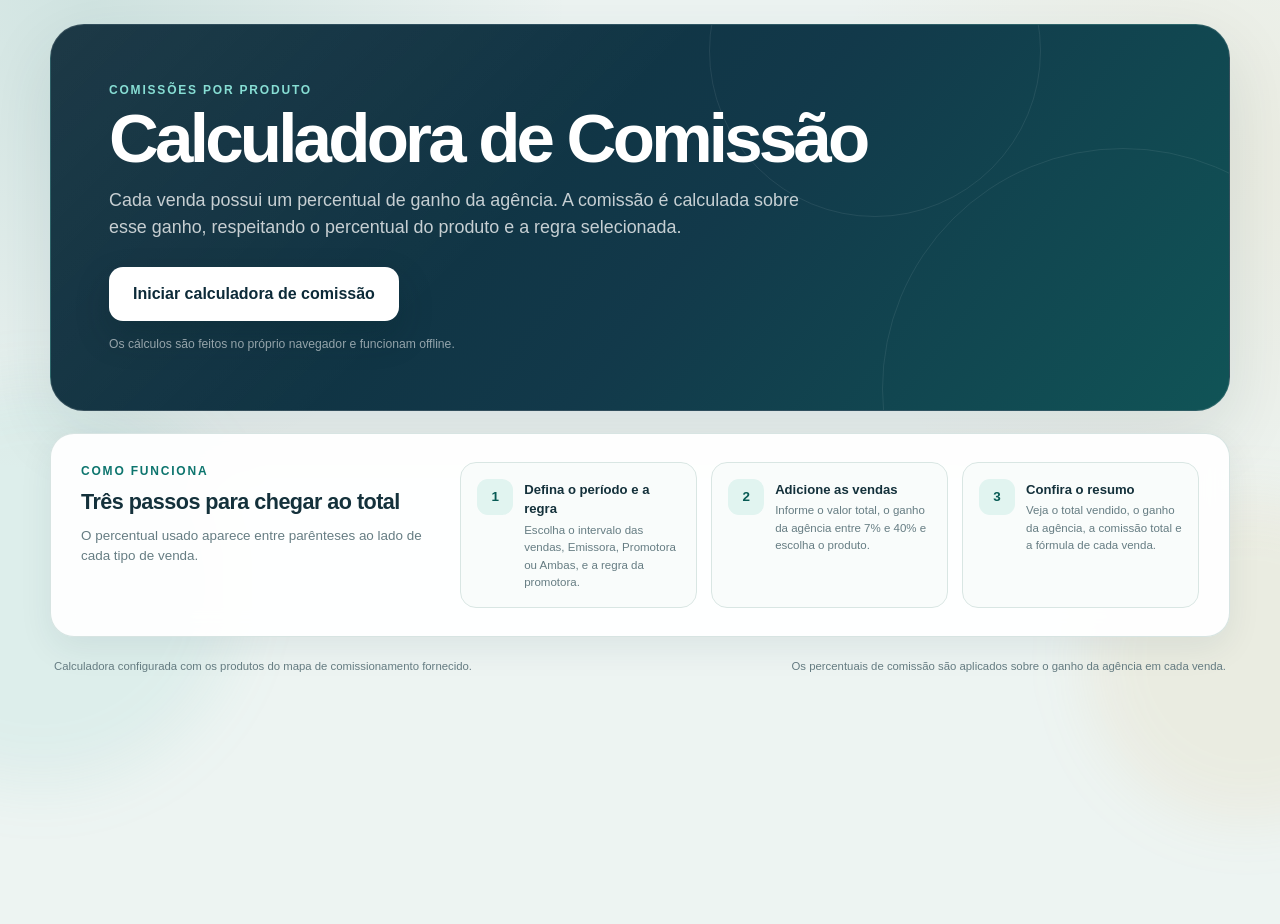
==== commit 7a3690ff: "Add sales period to commission report" ====
--- a/index.html
+++ b/index.html
@@ -43,8 +43,8 @@
         <article>
           <span>1</span>
           <div>
-            <strong>Defina a regra</strong>
-            <p>Escolha Emissora, Promotora ou Ambas e selecione 5% ou 15% para a promotora.</p>
+            <strong>Defina o período e a regra</strong>
+            <p>Escolha o intervalo das vendas, Emissora, Promotora ou Ambas, e a regra da promotora.</p>
           </div>
         </article>
         <article>
@@ -71,9 +71,40 @@
           <div>
             <p class="section-kicker">Configuração geral</p>
             <h2 id="settingsTitle">Defina como a comissão será calculada</h2>
-            <p>Alterar uma opção abaixo recalcula automaticamente todas as vendas adicionadas.</p>
-          </div>
-        </div>
+            <p>Selecione o período das vendas e ajuste a regra de comissão.</p>
+          </div>
+        </div>
+
+        <fieldset class="period-fieldset">
+          <legend>Período das vendas</legend>
+          <div class="period-grid">
+            <div class="field">
+              <label for="periodStart">Data inicial</label>
+              <div class="date-control">
+                <input
+                  id="periodStart"
+                  name="periodStart"
+                  type="date"
+                  aria-describedby="periodError"
+                >
+              </div>
+            </div>
+
+            <div class="field">
+              <label for="periodEnd">Data final</label>
+              <div class="date-control">
+                <input
+                  id="periodEnd"
+                  name="periodEnd"
+                  type="date"
+                  aria-describedby="periodError"
+                >
+              </div>
+            </div>
+          </div>
+          <p class="field-help">Esse período será incluído no detalhamento e no PDF.</p>
+          <p class="field-error" id="periodError" hidden>Selecione um período válido para as vendas.</p>
+        </fieldset>
 
         <div class="settings-grid">
           <fieldset class="choice-fieldset">
@@ -170,6 +201,25 @@
           </div>
 
           <div class="field">
+            <label for="saleNumber">Número da venda</label>
+            <div class="number-control">
+              <input
+                id="saleNumber"
+                name="saleNumber"
+                type="number"
+                inputmode="numeric"
+                min="1"
+                step="1"
+                autocomplete="off"
+                placeholder="Exemplo: 12345"
+                aria-describedby="saleNumberHint saleNumberError"
+              >
+            </div>
+            <p class="field-hint" id="saleNumberHint">Informe o número de identificação da venda.</p>
+            <p class="field-error" id="saleNumberError" hidden>Informe um número de venda válido.</p>
+          </div>
+
+          <div class="field">
             <label for="saleType">Tipo de venda</label>
             <div class="select-wrap">
               <select id="saleType" name="saleType" required aria-describedby="saleTypeHint"></select>
@@ -202,6 +252,7 @@
               <p class="section-kicker">Resumo automático</p>
               <h2 id="summaryTitle">Comissão total</h2>
               <p id="summaryRuleLabel">Comissão da promotora</p>
+              <p class="summary-period" id="summaryPeriodLabel">Período não selecionado</p>
             </div>
             <span class="summary-count" id="summaryCount">0 vendas</span>
           </div>
--- a/styles.css
+++ b/styles.css
@@ -519,6 +519,8 @@
 }
 
 .currency-control,
+.date-control,
+.number-control,
 .percent-control {
   display: flex;
   align-items: center;
@@ -531,6 +533,8 @@
 }
 
 .currency-control:focus-within,
+.date-control:focus-within,
+.number-control:focus-within,
 .percent-control:focus-within,
 .select-wrap:focus-within,
 .search-control:focus-within {
@@ -540,6 +544,8 @@
 }
 
 .currency-control.invalid,
+.date-control.invalid,
+.number-control.invalid,
 .percent-control.invalid {
   border-color: rgba(156, 60, 60, 0.65);
   box-shadow: 0 0 0 4px rgba(156, 60, 60, 0.1);
@@ -563,6 +569,8 @@
 }
 
 .currency-control input,
+.date-control input,
+.number-control input,
 .percent-control input {
   width: 100%;
   min-width: 0;
@@ -576,8 +584,45 @@
 }
 
 .currency-control input::placeholder,
+.date-control input::placeholder,
+.number-control input::placeholder,
 .percent-control input::placeholder {
   color: #a7b8bb;
+}
+
+.period-fieldset {
+  margin: 0 0 20px;
+  padding: 18px 18px 14px;
+  border: 1px solid var(--line);
+  border-radius: 18px;
+  background: rgba(255, 255, 255, 0.62);
+}
+
+.period-fieldset legend {
+  padding: 0 7px;
+  color: var(--navy);
+  font-size: 0.86rem;
+  font-weight: 820;
+}
+
+.period-grid {
+  display: grid;
+  grid-template-columns: repeat(2, minmax(0, 1fr));
+  gap: 14px;
+}
+
+.period-grid .field {
+  margin-bottom: 0;
+}
+
+.period-fieldset .field-help {
+  margin-top: 10px;
+}
+
+.summary-period {
+  margin: 3px 0 0;
+  color: var(--muted);
+  font-size: 0.76rem;
 }
 
 .select-wrap {
@@ -1245,6 +1290,8 @@
 .copy-button:focus-visible,
 .danger-button:focus-visible,
 .item-action:focus-visible,
+.date-control:focus-within,
+.number-control:focus-within,
 .percent-control:focus-within,
 summary:focus-visible {
   outline: 0;
@@ -1310,6 +1357,10 @@
   }
 
   .settings-grid {
+    grid-template-columns: 1fr;
+  }
+
+  .period-grid {
     grid-template-columns: 1fr;
   }
 
